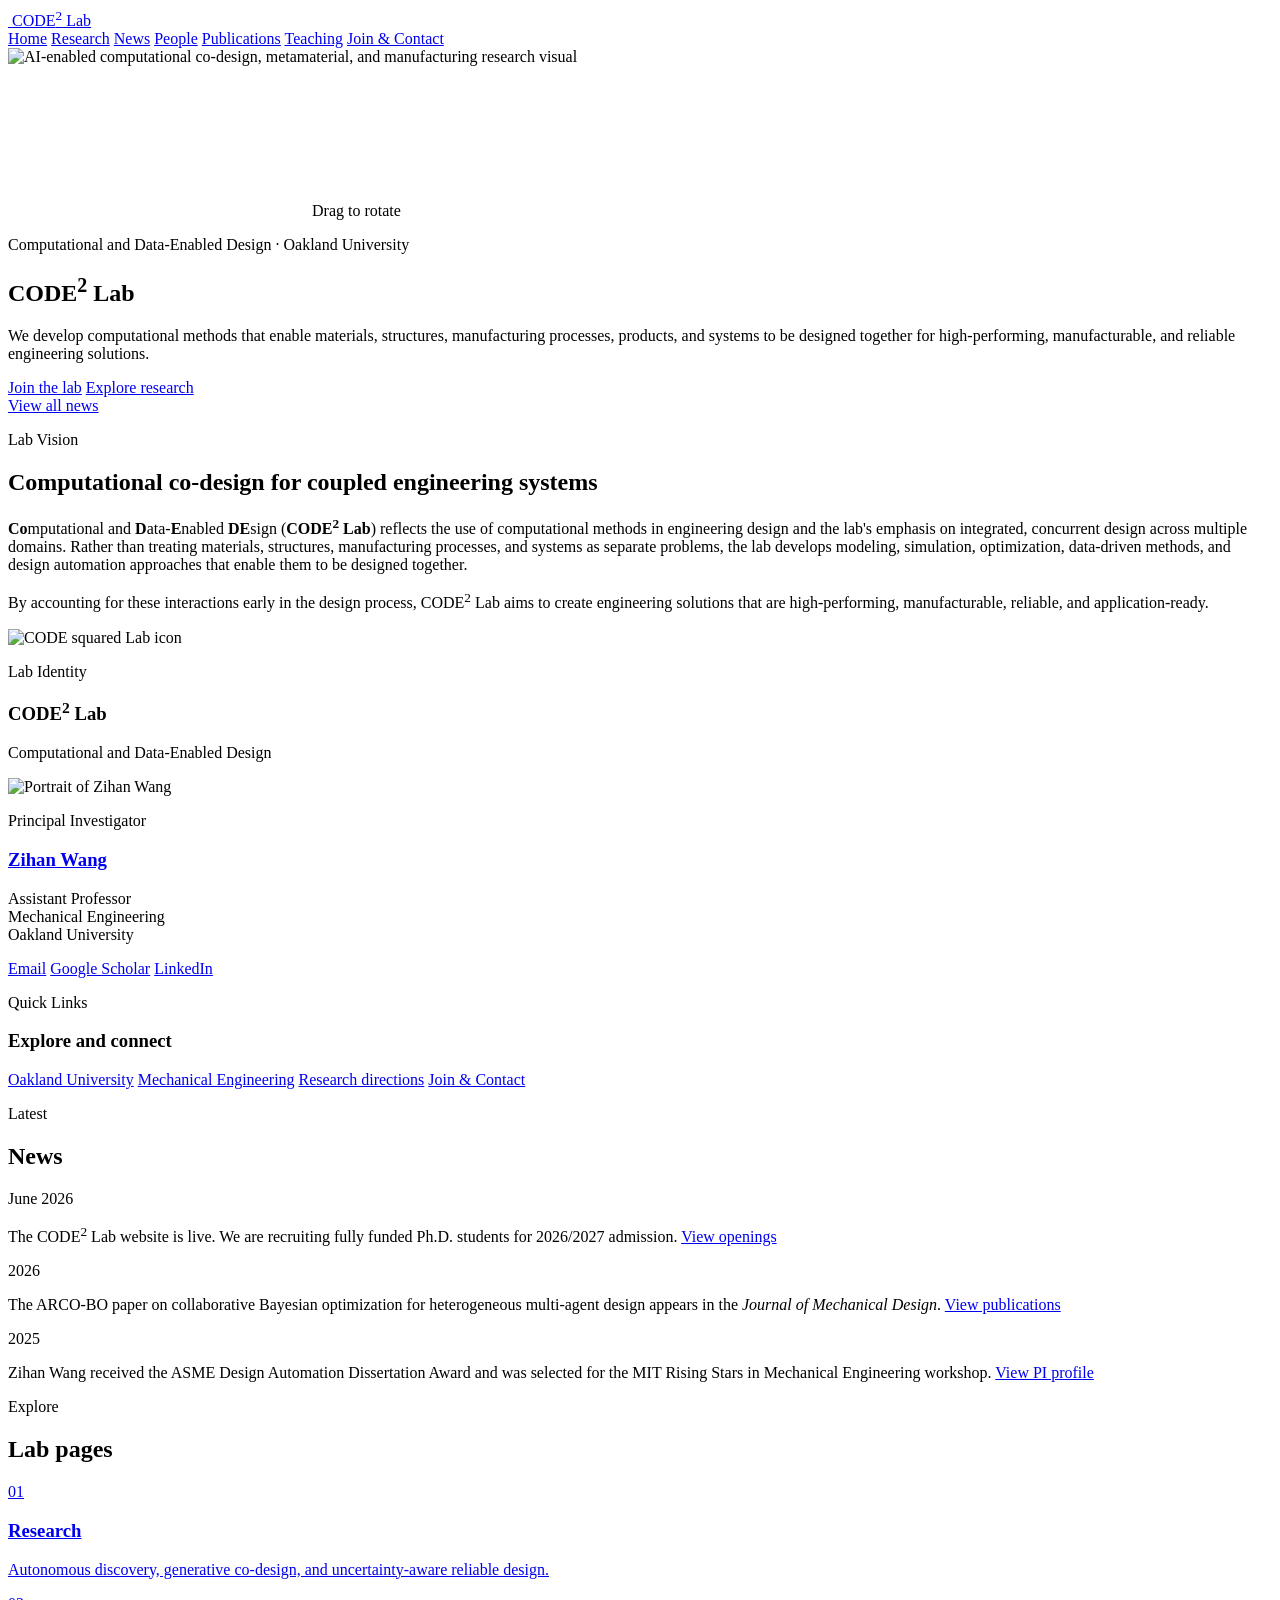
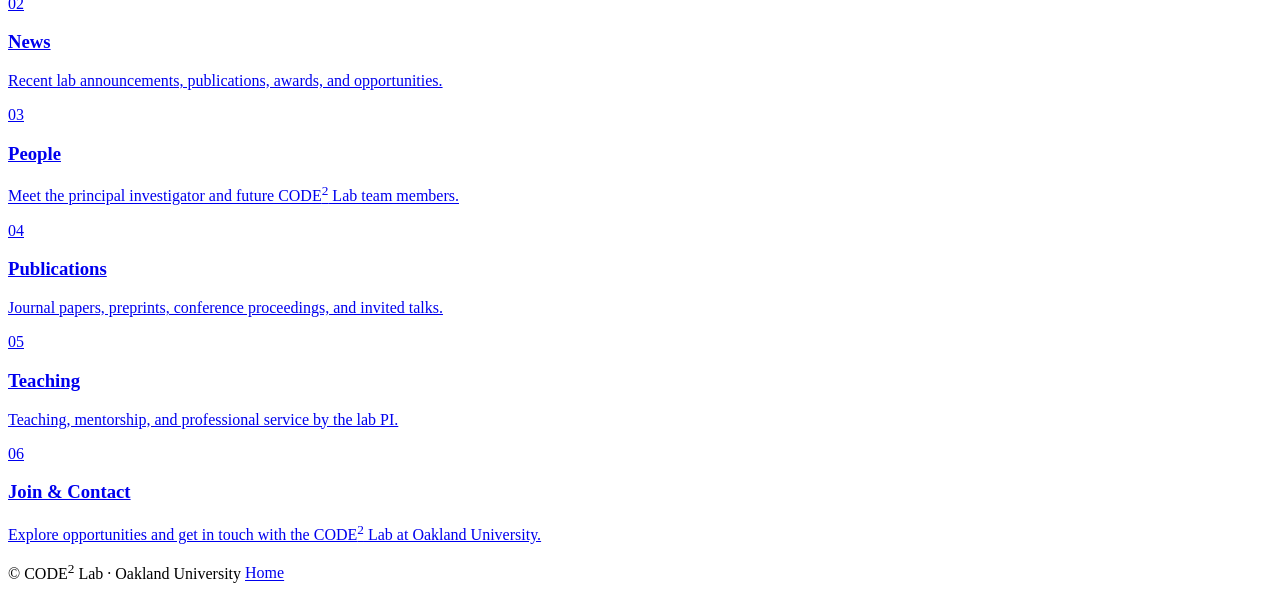
==== index.html @ 9dd8467e "Rename lab to CODE squared Lab" ====
<!doctype html>
<html lang="en">
  <head>
    <meta charset="utf-8" />
    <meta name="viewport" content="width=device-width, initial-scale=1" />
    <meta
      name="description"
      content="CODE squared Lab at Oakland University, led by Zihan Wang. Research in computational design, optimization, simulation, data-driven methods, and design automation for coupled engineering systems."
    />
    <title>CODE&sup2; Lab | Oakland University</title>
    <link rel="icon" type="image/png" href="assets/codesign-lab-icon.png" />
    <link rel="stylesheet" href="styles.css" />
  </head>
  <body>
    <header class="site-header" data-header>
      <a class="brand" href="index.html" aria-label="CODE squared Lab home">
        <img class="brand-mark" src="assets/codesign-lab-icon.png" alt="" />
        <span>CODE<sup>2</sup> Lab</span>
      </a>
      <nav class="nav" aria-label="Primary navigation">
        <a class="active" href="index.html">Home</a>
        <a href="research.html">Research</a>
        <a href="news.html">News</a>
        <a href="people.html">People</a>
        <a href="publications.html">Publications</a>
        <a href="teaching.html">Teaching</a>
        <a href="join.html">Join &amp; Contact</a>
      </nav>
    </header>

    <main>
      <section class="hero" aria-label="CODE squared Lab introduction">
        <img class="hero-image" src="assets/codesign-interactive-hero.jpg" alt="AI-enabled computational co-design, metamaterial, and manufacturing research visual" />
        <div class="hero-scrim"></div>
        <div class="hero-interactive-wrap">
          <canvas
            class="hero-interactive-model"
            data-metamaterial-canvas
            aria-label="Interactive rotating gray engineering lattice model"
            role="img"
          ></canvas>
          <span class="hero-rotate-hint" aria-hidden="true">Drag to rotate</span>
        </div>
        <div class="hero-content">
          <p class="eyebrow">Computational and Data-Enabled Design &middot; Oakland University</p>
          <h1>CODE<sup>2</sup> Lab</h1>
          <p class="hero-copy">
            We develop computational methods that enable materials, structures, manufacturing processes, products,
            and systems to be designed together for high-performing, manufacturable, and reliable engineering solutions.
          </p>
          <div class="hero-actions" aria-label="Homepage actions">
            <a class="button primary" href="join.html">Join the lab</a>
            <a class="button secondary" href="research.html">Explore research</a>
          </div>
        </div>
        <a class="text-link section-link" href="news.html">View all news</a>
      </section>

      <section class="intro section">
        <div class="section-heading">
          <p class="eyebrow">Lab Vision</p>
          <h2>Computational co-design for coupled engineering systems</h2>
        </div>
        <p class="lab-vision-copy">
          <strong>Co</strong>mputational and <strong>D</strong>ata-<strong>E</strong>nabled <strong>DE</strong>sign (<strong>CODE<sup>2</sup> Lab</strong>) reflects the use of computational
          methods in engineering design and the lab's emphasis on integrated, concurrent design across multiple domains.
          Rather than treating materials, structures, manufacturing processes, and systems as separate problems, the lab
          develops modeling, simulation, optimization, data-driven methods, and design automation approaches that enable
          them to be designed together.
        </p>
        <p class="lab-vision-copy">
          By accounting for these interactions early in the design process, CODE<sup>2</sup> Lab aims to create engineering
          solutions that are high-performing, manufacturable, reliable, and application-ready.
        </p>

        <div class="home-info-grid">
          <div class="home-info-panel home-lab-identity">
            <img class="home-lab-icon" src="assets/codesign-lab-icon.png" alt="CODE squared Lab icon" />
            <div>
              <p class="eyebrow">Lab Identity</p>
              <h3>CODE<sup>2</sup> Lab</h3>
              <p>Computational and Data-Enabled Design</p>
            </div>
          </div>

          <div class="home-info-panel home-pi-summary">
            <img src="assets/zihan-wang-headshot.jpg" alt="Portrait of Zihan Wang" />
            <div>
              <p class="eyebrow">Principal Investigator</p>
              <h3><a href="people.html#principal-investigator">Zihan Wang</a></h3>
              <p>Assistant Professor<br />Mechanical Engineering<br />Oakland University</p>
              <div class="home-pi-links">
                <a href="mailto:zihan.wang5@northwestern.edu">Email</a>
                <a href="https://scholar.google.com/citations?user=hDSJlrwAAAAJ&amp;hl=en" target="_blank" rel="noopener">Google Scholar</a>
                <a href="https://www.linkedin.com/in/zihan-wang-ai4design/" target="_blank" rel="noopener">LinkedIn</a>
              </div>
            </div>
          </div>

          <div class="home-info-panel home-quick-links">
            <p class="eyebrow">Quick Links</p>
            <h3>Explore and connect</h3>
            <a href="https://www.oakland.edu/" target="_blank" rel="noopener">Oakland University</a>
            <a href="https://www.oakland.edu/secs/departments/me/" target="_blank" rel="noopener">Mechanical Engineering</a>
            <a href="research.html">Research directions</a>
            <a href="join.html">Join &amp; Contact</a>
          </div>
        </div>
      </section>

      <section class="section band" id="news">
        <div class="section-heading">
          <p class="eyebrow">Latest</p>
          <h2>News</h2>
        </div>
        <div class="news-list">
          <article>
            <time datetime="2026-06">June 2026</time>
            <p>
              The CODE<sup>2</sup> Lab website is live. We are recruiting fully funded Ph.D. students for 2026/2027 admission.
              <a class="text-link" href="join.html">View openings</a>
            </p>
          </article>
          <article>
            <time datetime="2026">2026</time>
            <p>
              The ARCO-BO paper on collaborative Bayesian optimization for heterogeneous multi-agent design appears in the <em>Journal of Mechanical Design</em>.
              <a class="text-link" href="publications.html">View publications</a>
            </p>
          </article>
          <article>
            <time datetime="2025">2025</time>
            <p>
              Zihan Wang received the ASME Design Automation Dissertation Award and was selected for the MIT Rising Stars in Mechanical Engineering workshop.
              <a class="text-link" href="people.html">View PI profile</a>
            </p>
          </article>
        </div>
      </section>

      <section class="section">
        <div class="section-heading">
          <p class="eyebrow">Explore</p>
          <h2>Lab pages</h2>
        </div>
        <div class="page-card-grid">
          <a class="page-card page-card-research" href="research.html">
            <span class="number">01</span>
            <h3>Research</h3>
            <p>Autonomous discovery, generative co-design, and uncertainty-aware reliable design.</p>
          </a>
          <a class="page-card page-card-news" href="news.html">
            <span class="number">02</span>
            <h3>News</h3>
            <p>Recent lab announcements, publications, awards, and opportunities.</p>
          </a>
          <a class="page-card page-card-people" href="people.html">
            <span class="number">03</span>
            <h3>People</h3>
            <p>Meet the principal investigator and future CODE<sup>2</sup> Lab team members.</p>
          </a>
          <a class="page-card page-card-publications" href="publications.html">
            <span class="number">04</span>
            <h3>Publications</h3>
            <p>Journal papers, preprints, conference proceedings, and invited talks.</p>
          </a>
          <a class="page-card page-card-teaching" href="teaching.html">
            <span class="number">05</span>
            <h3>Teaching</h3>
            <p>Teaching, mentorship, and professional service by the lab PI.</p>
          </a>
          <a class="page-card page-card-join" href="join.html">
            <span class="number">06</span>
            <h3>Join &amp; Contact</h3>
            <p>Explore opportunities and get in touch with the CODE<sup>2</sup> Lab at Oakland University.</p>
          </a>
        </div>
      </section>
    </main>

    <footer class="footer">
      <span>&copy; <span data-year></span> CODE<sup>2</sup> Lab &middot; Oakland University</span>
      <a href="index.html">Home</a>
    </footer>

    <script src="script.js"></script>
  </body>
</html>
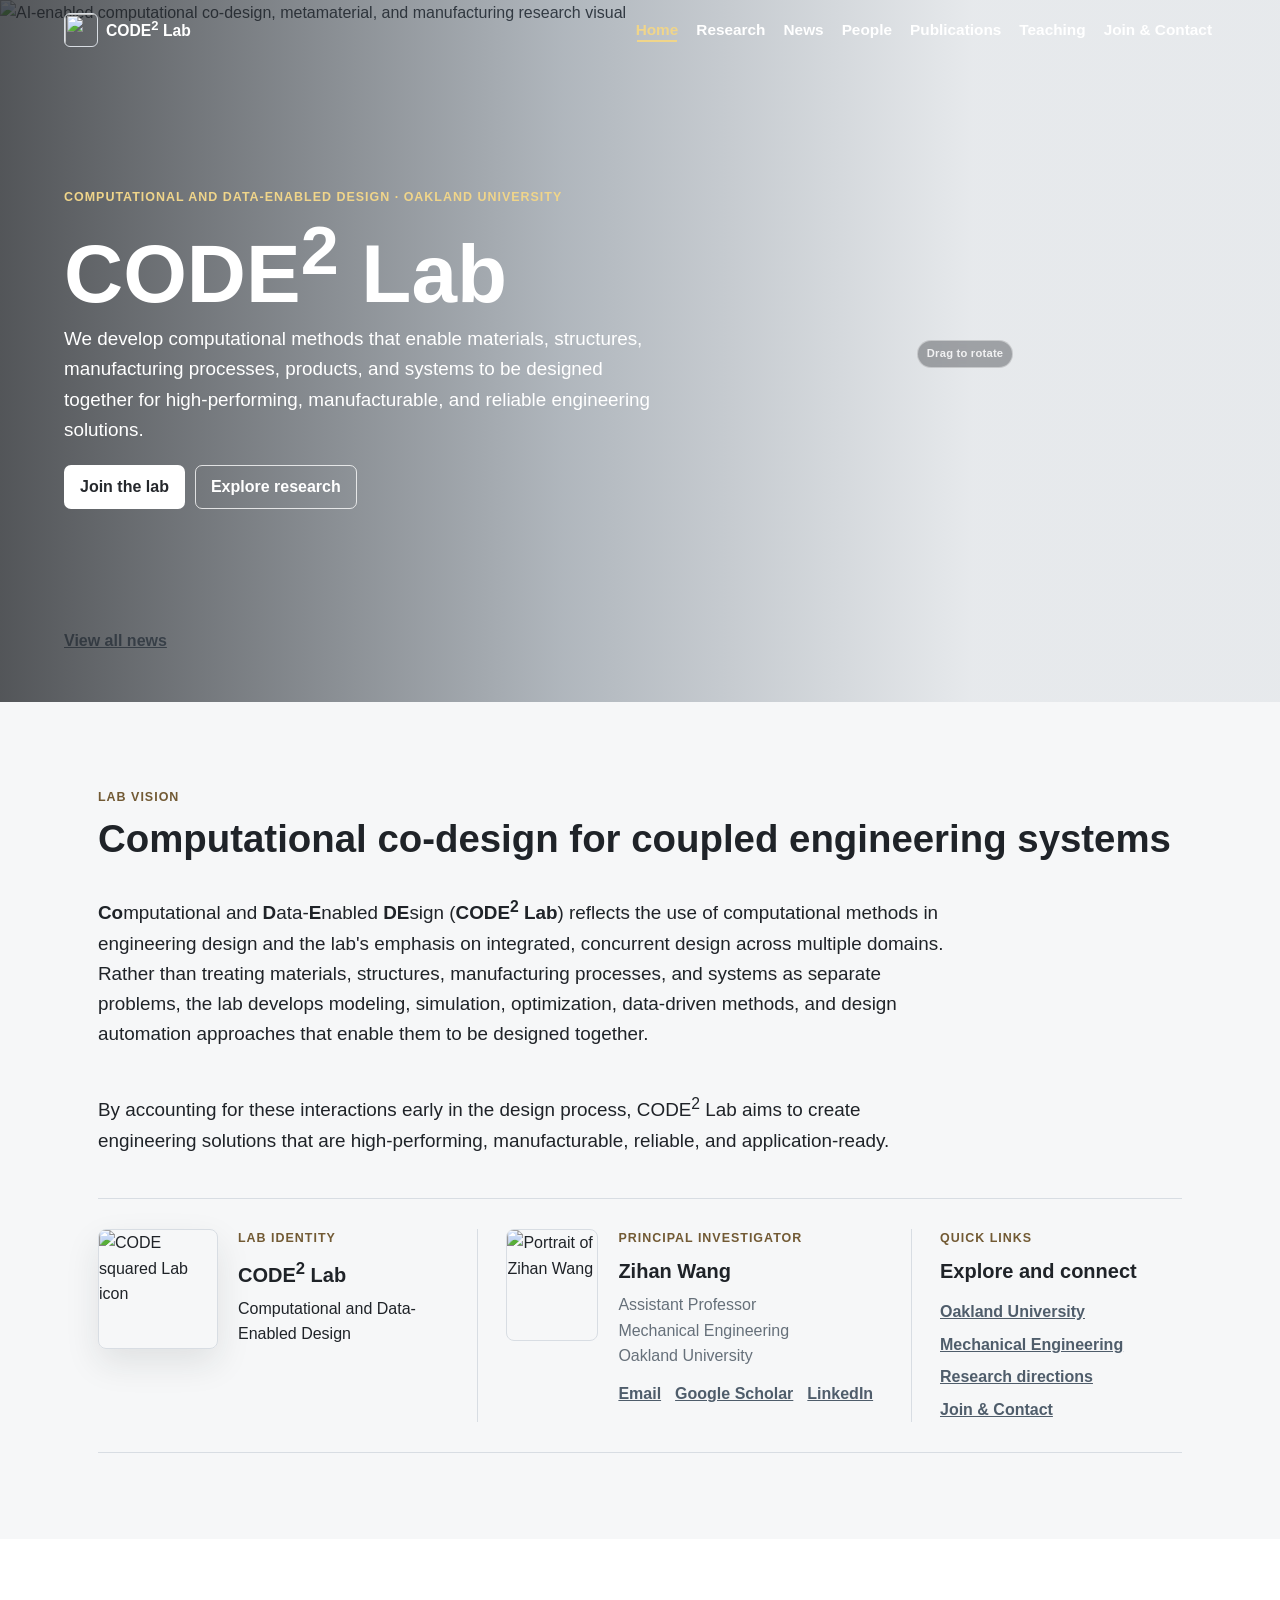
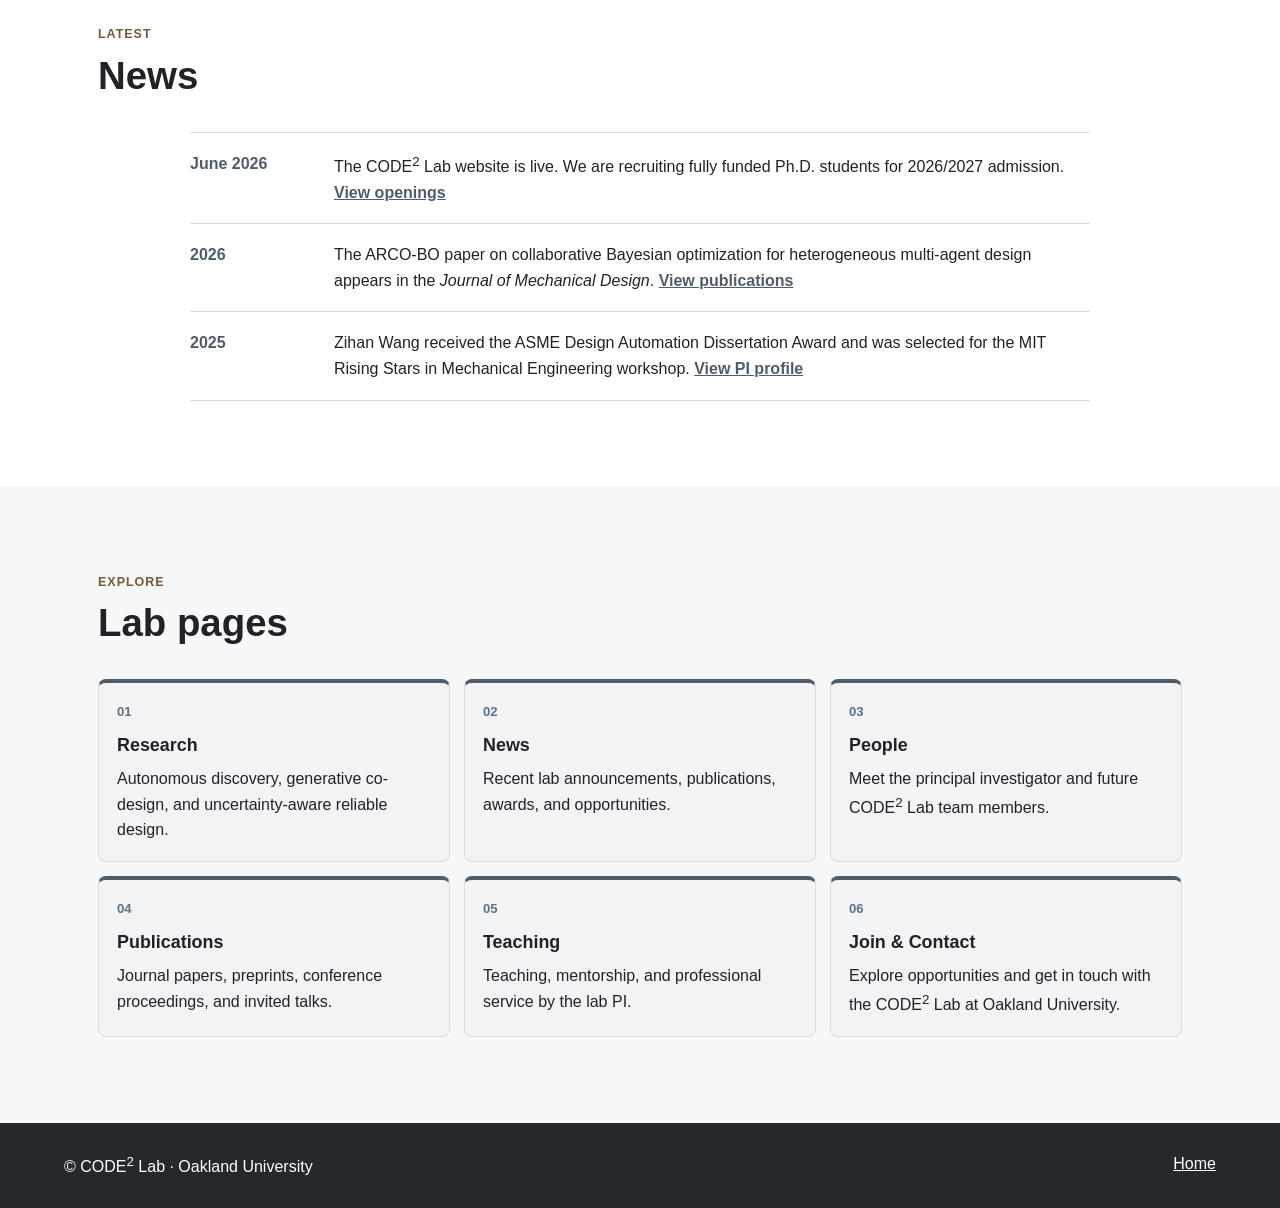
==== commit 14ca8db3: "Refresh stylesheet cache for compact hero" ====
--- a/index.html
+++ b/index.html
@@ -9,7 +9,7 @@
     />
     <title>CODE&sup2; Lab | Oakland University</title>
     <link rel="icon" type="image/png" href="assets/codesign-lab-icon.png" />
-    <link rel="stylesheet" href="styles.css" />
+    <link rel="stylesheet" href="styles.css?v=20260806-compact" />
   </head>
   <body>
     <header class="site-header" data-header>
@@ -90,7 +90,7 @@
               <h3><a href="people.html#principal-investigator">Zihan Wang</a></h3>
               <p>Assistant Professor<br />Mechanical Engineering<br />Oakland University</p>
               <div class="home-pi-links">
-                <a href="mailto:zihan.wang5@northwestern.edu">Email</a>
+                <a href="mailto:zihan.work97@gmail.com">Email</a>
                 <a href="https://scholar.google.com/citations?user=hDSJlrwAAAAJ&amp;hl=en" target="_blank" rel="noopener">Google Scholar</a>
                 <a href="https://www.linkedin.com/in/zihan-wang-ai4design/" target="_blank" rel="noopener">LinkedIn</a>
               </div>
--- a/styles.css
+++ b/styles.css
@@ -0,0 +1,1283 @@
+:root {
+  --ink: #1f2328;
+  --muted: #66707a;
+  --line: #d8dde3;
+  --paper: #f6f7f8;
+  --white: #ffffff;
+  --green: #4f5d6b;
+  --gold: #725a34;
+  --gold-bright: #f0d58a;
+  --blue: #5f7184;
+  --charcoal: #25282c;
+  --shadow: 0 18px 50px rgba(31, 35, 40, 0.12);
+}
+
+* {
+  box-sizing: border-box;
+}
+
+html {
+  scroll-behavior: smooth;
+}
+
+@keyframes softFloat {
+  0% {
+    transform: translateY(0) rotate(0deg);
+  }
+
+  50% {
+    transform: translateY(-5px) rotate(1.2deg);
+  }
+
+  100% {
+    transform: translateY(0) rotate(0deg);
+  }
+}
+
+@keyframes softGlow {
+  0%,
+  100% {
+    opacity: 0.45;
+    transform: translate3d(-6px, 6px, 0) scale(0.96);
+  }
+
+  50% {
+    opacity: 0.88;
+    transform: translate3d(4px, -4px, 0) scale(1.04);
+  }
+}
+
+body {
+  margin: 0;
+  color: var(--ink);
+  background: var(--paper);
+  font-family: "Inter", "Segoe UI", Arial, sans-serif;
+  line-height: 1.6;
+}
+
+a {
+  color: inherit;
+}
+
+.site-header {
+  position: fixed;
+  top: 0;
+  left: 0;
+  z-index: 20;
+  display: flex;
+  width: 100%;
+  align-items: center;
+  justify-content: space-between;
+  gap: 18px;
+  padding: 12px clamp(18px, 5vw, 72px);
+  color: var(--white);
+  transition: background 180ms ease, box-shadow 180ms ease, color 180ms ease;
+}
+
+.site-header.is-scrolled {
+  color: var(--ink);
+  background: rgba(246, 247, 248, 0.94);
+  box-shadow: 0 8px 24px rgba(31, 35, 40, 0.1);
+  backdrop-filter: blur(14px);
+}
+
+.brand {
+  display: inline-flex;
+  align-items: center;
+  gap: 8px;
+  font-size: 0.98rem;
+  font-weight: 800;
+  text-decoration: none;
+}
+
+.brand-mark {
+  display: block;
+  width: 34px;
+  height: 34px;
+  border: 1px solid var(--line);
+  border-radius: 6px;
+  object-fit: cover;
+  transition: transform 220ms ease, box-shadow 220ms ease;
+}
+
+.brand:hover .brand-mark,
+.brand:focus-visible .brand-mark {
+  box-shadow: 0 10px 24px rgba(31, 35, 40, 0.14);
+  transform: translateY(-2px) rotate(-2deg);
+}
+
+.nav {
+  display: flex;
+  flex-wrap: wrap;
+  justify-content: flex-end;
+  gap: 6px 10px;
+  font-size: 0.96rem;
+  font-weight: 650;
+}
+
+.nav a {
+  position: relative;
+  display: inline-flex;
+  min-height: 36px;
+  align-items: center;
+  padding: 5px 4px;
+  text-decoration: none;
+}
+
+.nav a::after {
+  position: absolute;
+  right: 5px;
+  bottom: 6px;
+  left: 5px;
+  height: 2px;
+  background: currentColor;
+  content: "";
+  transform: scaleX(0);
+  transform-origin: left;
+  transition: transform 180ms ease;
+}
+
+.nav a.active {
+  color: var(--gold-bright);
+}
+
+.nav a:hover {
+  color: var(--gold-bright);
+}
+
+.nav a:hover::after,
+.nav a:focus-visible::after,
+.nav a.active::after {
+  transform: scaleX(1);
+}
+
+.site-header.is-scrolled .nav a.active,
+.site-header.is-scrolled .nav a:hover {
+  color: var(--gold);
+}
+
+.hero {
+  position: relative;
+  min-height: 78vh;
+  display: grid;
+  align-items: end;
+  overflow: hidden;
+  padding: 92px clamp(18px, 5vw, 72px) 48px;
+}
+
+.hero-image,
+.hero-scrim,
+.hero-interactive-wrap {
+  position: absolute;
+  inset: 0;
+  width: 100%;
+  height: 100%;
+}
+
+.hero-image {
+  object-fit: cover;
+  object-position: center;
+}
+
+.hero-scrim {
+  background: linear-gradient(90deg, rgba(37, 40, 44, 0.78), rgba(79, 93, 107, 0.42) 44%, rgba(95, 113, 132, 0.1) 76%);
+}
+
+.hero-interactive-wrap {
+  z-index: 1;
+  inset: auto clamp(18px, 5vw, 72px) 9% auto;
+  width: min(24vw, 330px);
+  height: min(24vw, 330px);
+  pointer-events: none;
+}
+
+.hero-interactive-model {
+  display: block;
+  width: 100%;
+  height: 100%;
+  cursor: grab;
+  filter: drop-shadow(0 20px 28px rgba(0, 0, 0, 0.3));
+  opacity: 1;
+  touch-action: none;
+  pointer-events: auto;
+}
+
+.hero-interactive-model:active {
+  cursor: grabbing;
+}
+
+.hero-rotate-hint {
+  position: absolute;
+  top: 8px;
+  left: 8px;
+  z-index: 2;
+  border: 1px solid rgba(255, 255, 255, 0.42);
+  border-radius: 999px;
+  padding: 4px 9px;
+  color: rgba(255, 255, 255, 0.86);
+  background: rgba(31, 35, 40, 0.36);
+  backdrop-filter: blur(8px);
+  font-size: 0.7rem;
+  font-weight: 800;
+  letter-spacing: 0.02em;
+  pointer-events: none;
+}
+
+.hero-content {
+  position: relative;
+  z-index: 2;
+  max-width: 680px;
+  color: var(--white);
+  animation: heroRise 720ms ease both;
+}
+
+@keyframes heroRise {
+  from {
+    opacity: 0;
+    transform: translateY(18px);
+  }
+
+  to {
+    opacity: 1;
+    transform: translateY(0);
+  }
+}
+
+.page-hero {
+  padding: 150px clamp(18px, 5vw, 72px) 82px;
+  color: var(--white);
+  background:
+    linear-gradient(90deg, rgba(37, 40, 44, 0.94), rgba(79, 93, 107, 0.78)),
+    url("assets/research-hero.png") center / cover;
+}
+
+.page-hero h1,
+.page-hero p {
+  max-width: 860px;
+}
+
+.page-hero h1 {
+  font-size: clamp(2.35rem, 4vw, 3.8rem);
+  line-height: 1.02;
+}
+
+.page-hero > p:not(.eyebrow) {
+  margin-bottom: 0;
+  font-size: clamp(1.05rem, 2vw, 1.28rem);
+}
+
+.page-hero > .text-link {
+  display: inline-block;
+  margin-top: 16px;
+  color: var(--gold-bright);
+}
+
+.page-hero > .text-link:hover {
+  color: var(--white);
+}
+
+.eyebrow {
+  margin: 0 0 10px;
+  color: var(--gold);
+  font-size: 0.78rem;
+  font-weight: 800;
+  letter-spacing: 0.08em;
+  text-transform: uppercase;
+}
+
+.hero .eyebrow,
+.page-hero .eyebrow {
+  color: var(--gold-bright);
+}
+
+h1,
+h2,
+h3,
+p {
+  margin-top: 0;
+}
+
+h1 {
+  margin-bottom: 12px;
+  font-size: clamp(3rem, 6.4vw, 6rem);
+  line-height: 0.94;
+}
+
+h2 {
+  margin-bottom: 0;
+  font-size: clamp(1.75rem, 3vw, 2.8rem);
+  line-height: 1.1;
+}
+
+h3 {
+  margin-bottom: 10px;
+  font-size: 1.12rem;
+  line-height: 1.25;
+}
+
+.hero-copy {
+  max-width: 590px;
+  margin-bottom: 20px;
+  font-size: clamp(0.98rem, 1.6vw, 1.18rem);
+}
+
+.hero-actions {
+  display: flex;
+  flex-wrap: wrap;
+  gap: 10px;
+}
+
+.button {
+  display: inline-flex;
+  min-height: 40px;
+  align-items: center;
+  justify-content: center;
+  border: 1px solid rgba(255, 255, 255, 0.78);
+  border-radius: 7px;
+  padding: 8px 15px;
+  font-weight: 760;
+  text-decoration: none;
+  transition: background 180ms ease, color 180ms ease, transform 180ms ease, box-shadow 180ms ease;
+}
+
+.button:hover,
+.button:focus-visible {
+  box-shadow: 0 12px 28px rgba(31, 35, 40, 0.18);
+  transform: translateY(-2px);
+}
+
+.button.primary {
+  color: var(--charcoal);
+  background: var(--white);
+}
+
+.button.secondary {
+  color: var(--white);
+}
+
+.section {
+  max-width: 1180px;
+  margin: 0 auto;
+  padding: 86px clamp(18px, 5vw, 48px);
+}
+
+.motion-ready .section,
+.motion-ready .page-hero {
+  opacity: 0;
+  transform: translateY(18px);
+  transition: opacity 520ms ease, transform 520ms ease;
+}
+
+.motion-ready .section.is-visible,
+.motion-ready .page-hero.is-visible {
+  opacity: 1;
+  transform: translateY(0);
+}
+
+.section[id] {
+  scroll-margin-top: 88px;
+}
+
+.band {
+  max-width: none;
+  background: var(--white);
+}
+
+.band > * {
+  max-width: 1084px;
+  margin-right: auto;
+  margin-left: auto;
+}
+
+.section-heading {
+  margin-bottom: 34px;
+}
+
+.section-heading.split {
+  display: flex;
+  align-items: end;
+  justify-content: space-between;
+  gap: 28px;
+}
+
+.intro-grid {
+  display: grid;
+  grid-template-columns: minmax(0, 1.15fr) minmax(300px, 0.85fr);
+  gap: 42px;
+  align-items: start;
+}
+
+.intro-grid > p {
+  max-width: 720px;
+  font-size: 1.18rem;
+}
+
+.facts {
+  display: grid;
+  gap: 14px;
+  margin: 0;
+}
+
+.facts div,
+.contact-card {
+  border: 1px solid var(--line);
+  border-radius: 8px;
+  background: var(--white);
+  box-shadow: var(--shadow);
+}
+
+.facts div {
+  padding: 18px;
+}
+
+dt {
+  color: var(--muted);
+  font-size: 0.78rem;
+  font-weight: 800;
+  text-transform: uppercase;
+}
+
+dd {
+  margin: 5px 0 0;
+  font-weight: 700;
+}
+
+.useful-links {
+  display: grid;
+  gap: 6px;
+}
+
+.useful-links a {
+  color: var(--green);
+}
+
+.lab-vision-copy {
+  max-width: 860px;
+  margin-bottom: 42px;
+  font-size: 1.18rem;
+}
+
+.home-info-grid {
+  display: grid;
+  grid-template-columns: minmax(0, 1.05fr) minmax(0, 1.2fr) minmax(220px, 0.75fr);
+  border-top: 1px solid var(--line);
+  border-bottom: 1px solid var(--line);
+  padding: 30px 0;
+}
+
+.home-info-panel {
+  min-width: 0;
+  padding: 0 28px;
+}
+
+.home-info-panel:first-child {
+  padding-left: 0;
+}
+
+.home-info-panel + .home-info-panel {
+  border-left: 1px solid var(--line);
+}
+
+.home-info-panel h3 {
+  margin-bottom: 8px;
+  font-size: 1.25rem;
+}
+
+.home-info-panel h3 a {
+  text-decoration: none;
+}
+
+.home-info-panel p:last-child {
+  margin-bottom: 0;
+}
+
+.home-lab-identity,
+.home-pi-summary {
+  display: grid;
+  grid-template-columns: auto minmax(0, 1fr);
+  gap: 20px;
+  align-items: start;
+}
+
+.home-lab-icon {
+  display: block;
+  width: 120px;
+  height: 120px;
+  border: 1px solid var(--line);
+  border-radius: 8px;
+  object-fit: cover;
+  animation: softFloat 5.8s ease-in-out infinite;
+  box-shadow: 0 14px 34px rgba(31, 35, 40, 0.1);
+}
+
+.home-pi-summary > img {
+  display: block;
+  width: 92px;
+  height: 112px;
+  border: 1px solid var(--line);
+  border-radius: 8px;
+  object-fit: cover;
+  object-position: center 32%;
+  transition: transform 220ms ease, box-shadow 220ms ease;
+}
+
+.home-pi-summary > img:hover {
+  box-shadow: 0 14px 34px rgba(31, 35, 40, 0.12);
+  transform: translateY(-3px);
+}
+
+.home-pi-summary > div > p:not(.eyebrow) {
+  margin-bottom: 12px;
+  color: var(--muted);
+}
+
+.home-pi-links {
+  display: flex;
+  flex-wrap: wrap;
+  gap: 6px 14px;
+}
+
+.home-pi-links a,
+.home-quick-links a {
+  color: var(--green);
+  font-weight: 800;
+}
+
+.home-quick-links {
+  display: grid;
+  align-content: start;
+  gap: 7px;
+}
+
+.home-quick-links .eyebrow {
+  margin-bottom: 3px;
+}
+
+.research-grid {
+  display: grid;
+  grid-template-columns: repeat(3, minmax(0, 1fr));
+  gap: 18px;
+}
+
+.page-card-grid {
+  display: grid;
+  grid-template-columns: repeat(3, minmax(0, 1fr));
+  gap: 14px;
+}
+
+.page-card {
+  position: relative;
+  display: block;
+  min-height: 160px;
+  overflow: hidden;
+  border: 1px solid var(--line);
+  border-top: 4px solid var(--green);
+  border-radius: 8px;
+  padding: 18px;
+  color: var(--ink);
+  background: #f1f3f5;
+  text-decoration: none;
+  transition: color 180ms ease, transform 160ms ease, box-shadow 160ms ease;
+}
+
+.page-card::before {
+  position: absolute;
+  inset: 0;
+  z-index: 0;
+  background:
+    linear-gradient(rgba(31, 35, 40, 0.72), rgba(31, 35, 40, 0.82)),
+    var(--card-image) center / cover no-repeat;
+  content: "";
+  opacity: 0;
+  transform: scale(1.04);
+  transition: opacity 180ms ease, transform 240ms ease;
+}
+
+.page-card::after {
+  position: absolute;
+  top: 16px;
+  right: 16px;
+  z-index: 1;
+  width: 38px;
+  height: 38px;
+  border: 1px solid currentColor;
+  border-radius: 50%;
+  background: radial-gradient(circle at 35% 35%, rgba(255, 255, 255, 0.88), rgba(255, 255, 255, 0) 62%);
+  content: "";
+  opacity: 0;
+  transform: scale(0.62);
+  transition: opacity 180ms ease, transform 220ms ease;
+}
+
+.page-card > * {
+  position: relative;
+  z-index: 1;
+}
+
+.page-card .number {
+  margin-bottom: 12px;
+}
+
+.page-card p {
+  margin-bottom: 0;
+}
+
+.page-card:hover,
+.page-card:focus-visible {
+  color: var(--white);
+  box-shadow: var(--shadow);
+  transform: translateY(-4px) rotate(-0.25deg);
+}
+
+.page-card:hover::before,
+.page-card:focus-visible::before {
+  opacity: 1;
+  transform: scale(1);
+}
+
+.page-card:hover .number,
+.page-card:focus-visible .number {
+  color: var(--gold-bright);
+}
+
+.page-card:hover::after,
+.page-card:focus-visible::after {
+  animation: softGlow 2.4s ease-in-out infinite;
+  opacity: 0.7;
+  transform: scale(1);
+}
+
+.page-card-research {
+  --card-image: url("assets/research-thrusts-overview.png");
+}
+
+.page-card-news {
+  --card-image: url("assets/research-hero.png");
+}
+
+.page-card-people {
+  --card-image: url("assets/zihan-wang-headshot.jpg");
+}
+
+.page-card-publications {
+  --card-image: url("assets/research-hero.png");
+}
+
+.page-card-teaching {
+  --card-image: url("assets/research-hero.png");
+}
+
+.page-card-join {
+  --card-image: url("assets/codesign-lab-icon.png");
+}
+
+.page-card-people::before {
+  background-position: center 28%;
+}
+
+.research-grid article {
+  border-top: 4px solid var(--green);
+  border-radius: 8px;
+  padding: 24px;
+  background: #f1f3f5;
+}
+
+.research-overview {
+  display: grid;
+  gap: 48px;
+}
+
+.research-figure {
+  margin: 0;
+  border: 1px solid var(--line);
+  border-radius: 8px;
+  padding: clamp(12px, 2vw, 22px);
+  background: var(--white);
+}
+
+.research-figure img {
+  display: block;
+  width: 100%;
+  height: auto;
+}
+
+.research-figure figcaption {
+  margin-top: 14px;
+  color: var(--muted);
+  font-size: 0.9rem;
+}
+
+.overview-figure {
+  width: 85%;
+  margin-right: auto;
+  margin-left: auto;
+}
+
+.research-direction-grid {
+  display: grid;
+  grid-template-columns: repeat(3, minmax(0, 1fr));
+  gap: 18px;
+}
+
+.research-direction-card {
+  position: relative;
+  display: flex;
+  min-height: 300px;
+  flex-direction: column;
+  overflow: hidden;
+  border: 1px solid var(--line);
+  border-top: 4px solid var(--green);
+  border-radius: 8px;
+  padding: 26px;
+  background: var(--white);
+  text-decoration: none;
+  transition: border-color 160ms ease, box-shadow 160ms ease, transform 160ms ease;
+}
+
+.research-direction-card::before {
+  position: absolute;
+  inset: 0;
+  z-index: 0;
+  background:
+    linear-gradient(rgba(255, 255, 255, 0.74), rgba(246, 247, 248, 0.88)),
+    var(--direction-image) center / contain no-repeat;
+  content: "";
+  opacity: 0;
+  transform: scale(1.04);
+  transition: opacity 180ms ease, transform 240ms ease;
+}
+
+.research-direction-card > * {
+  position: relative;
+  z-index: 1;
+}
+
+.research-direction-card:hover,
+.research-direction-card:focus-visible {
+  border-color: var(--blue);
+  box-shadow: var(--shadow);
+  transform: translateY(-4px);
+}
+
+.research-direction-card:hover::before,
+.research-direction-card:focus-visible::before {
+  opacity: 1;
+  transform: scale(1);
+}
+
+.research-direction-autonomous {
+  --direction-image: url("assets/research-autonomous-agents.png");
+}
+
+.research-direction-codesign {
+  --direction-image: url("assets/research-generative-codesign.png");
+}
+
+.research-direction-reliable {
+  --direction-image: url("assets/research-uncertainty-propagation.png");
+}
+
+.research-direction-card h2 {
+  margin-bottom: 14px;
+  font-size: 1.35rem;
+}
+
+.research-direction-card .card-link {
+  margin-top: auto;
+  padding-top: 18px;
+  color: var(--green);
+  font-weight: 850;
+}
+
+.research-detail-hero h1 {
+  max-width: 980px;
+}
+
+.research-detail {
+  display: grid;
+  gap: 48px;
+}
+
+.back-link {
+  width: fit-content;
+  color: var(--green);
+  font-weight: 850;
+}
+
+.research-detail .research-figure {
+  width: min(100%, 760px);
+  margin-right: auto;
+  margin-left: auto;
+}
+
+.research-detail .autonomous-figure {
+  width: min(100%, 380px);
+}
+
+.research-detail .codesign-figure {
+  width: min(100%, 440px);
+}
+
+.research-detail .uncertainty-figure {
+  width: min(100%, 420px);
+}
+
+.research-summary {
+  max-width: 900px;
+  margin-bottom: 0;
+  font-size: 1.1rem;
+}
+
+.selected-articles {
+  max-width: 960px;
+  border-top: 1px solid var(--line);
+  padding-top: 34px;
+}
+
+.selected-articles h2 {
+  margin-bottom: 24px;
+  font-size: 1.55rem;
+}
+
+.selected-articles .pub-list {
+  margin-bottom: 0;
+}
+
+.direction-nav {
+  display: flex;
+  justify-content: space-between;
+  gap: 20px;
+}
+
+.direction-nav a {
+  display: grid;
+  gap: 3px;
+  text-decoration: none;
+}
+
+.direction-nav a:last-child {
+  margin-left: auto;
+  text-align: right;
+}
+
+.direction-nav span {
+  color: var(--muted);
+  font-size: 0.8rem;
+  font-weight: 750;
+  text-transform: uppercase;
+}
+
+.direction-nav strong {
+  color: var(--green);
+}
+
+.number {
+  display: block;
+  margin-bottom: 22px;
+  color: var(--blue);
+  font-size: 0.82rem;
+  font-weight: 900;
+}
+
+.pi-profile {
+  display: grid;
+  grid-template-columns: 300px minmax(0, 1fr);
+  gap: clamp(28px, 5vw, 52px);
+  align-items: start;
+  max-width: 1040px;
+}
+
+.pi-avatar {
+  display: block;
+  width: min(300px, 100%);
+  height: auto;
+  aspect-ratio: 1;
+  border-radius: 8px;
+  border: 1px solid var(--line);
+  object-fit: cover;
+  object-position: center 32%;
+}
+
+.pi-sidebar {
+  width: min(300px, 100%);
+}
+
+.profile-links {
+  display: flex;
+  flex-wrap: wrap;
+  gap: 8px 16px;
+  margin-top: 14px;
+}
+
+.profile-links a {
+  color: var(--green);
+  font-weight: 850;
+}
+
+.pi-introduction h2 {
+  margin-bottom: 8px;
+}
+
+.pi-introduction > p:not(.eyebrow):not(.role) {
+  max-width: 760px;
+  margin-bottom: 14px;
+}
+
+.role {
+  margin-bottom: 14px;
+  color: var(--green);
+  font-weight: 850;
+}
+
+.inline-actions {
+  display: flex;
+  flex-wrap: wrap;
+  gap: 14px;
+  margin-top: 20px;
+}
+
+.inline-actions a {
+  color: var(--green);
+  font-weight: 850;
+}
+
+.wide-copy {
+  max-width: 820px;
+  font-size: 1.14rem;
+}
+
+.news-list {
+  max-width: 900px;
+  border-top: 1px solid var(--line);
+}
+
+.news-list article {
+  display: grid;
+  grid-template-columns: 120px minmax(0, 1fr);
+  gap: 24px;
+  padding: 18px 0;
+  border-bottom: 1px solid var(--line);
+}
+
+.news-list time {
+  color: var(--green);
+  font-weight: 850;
+}
+
+.news-list p {
+  margin: 0;
+}
+
+.section-link {
+  display: inline-block;
+  margin-top: 24px;
+}
+
+.text-link {
+  color: var(--green);
+  font-weight: 850;
+}
+
+.metric {
+  max-width: 260px;
+  margin: 0;
+  color: var(--muted);
+}
+
+.metric strong {
+  color: var(--green);
+  font-size: 2.2rem;
+  line-height: 1;
+}
+
+.pub-list {
+  display: grid;
+  gap: 18px;
+  padding-left: 22px;
+}
+
+.pub-category {
+  max-width: 1084px;
+  margin: 34px auto 14px;
+  color: var(--green);
+  font-size: 1rem;
+  text-transform: uppercase;
+}
+
+.pub-list li::marker {
+  color: var(--gold);
+  font-weight: 900;
+}
+
+.publication-link {
+  display: inline-block;
+  margin-left: 8px;
+  color: var(--green);
+  font-size: 0.9rem;
+  font-weight: 850;
+  white-space: nowrap;
+}
+
+.two-column {
+  display: grid;
+  grid-template-columns: repeat(2, minmax(0, 1fr));
+  gap: 32px;
+}
+
+.two-column > div {
+  border-left: 4px solid var(--blue);
+  padding-left: 22px;
+}
+
+.course-section {
+  max-width: 900px;
+}
+
+.course-section > div {
+  border-left: 4px solid var(--blue);
+  padding-left: 22px;
+}
+
+.opening-columns h2 {
+  font-size: clamp(1.6rem, 3vw, 2.15rem);
+}
+
+.opening-columns li {
+  line-height: 1.55;
+}
+
+.recruitment-content {
+  max-width: 920px;
+}
+
+.recruitment-content > p:first-child {
+  max-width: 820px;
+  font-size: 1.14rem;
+}
+
+.recruitment-block {
+  max-width: 820px;
+  margin-top: 42px;
+}
+
+.recruitment-block h2 {
+  margin-bottom: 16px;
+  font-size: 1.55rem;
+}
+
+.recruitment-block a:not(.text-link) {
+  color: var(--green);
+  font-weight: 750;
+}
+
+.recruitment-contact {
+  width: min(100%, 420px);
+  margin-top: 42px;
+  box-shadow: none;
+}
+
+.visitor-map-block {
+  width: fit-content;
+  max-width: 100%;
+  margin-right: auto;
+  margin-left: auto;
+}
+
+.visitor-map {
+  line-height: 0;
+}
+
+.visitor-map canvas,
+.visitor-map iframe {
+  max-width: 100%;
+}
+
+.opportunity-grid {
+  display: grid;
+  grid-template-columns: repeat(3, minmax(0, 1fr));
+  gap: 18px;
+}
+
+.opportunity-grid article {
+  min-height: 220px;
+  border: 1px solid var(--line);
+  border-radius: 8px;
+  padding: 24px;
+  background: #f6f7f8;
+}
+
+.opportunity-grid h3 {
+  color: var(--green);
+}
+
+ul {
+  padding-left: 20px;
+}
+
+li + li {
+  margin-top: 10px;
+}
+
+.contact {
+  display: grid;
+  grid-template-columns: minmax(0, 1fr) 360px;
+  gap: 40px;
+  align-items: center;
+}
+
+.contact-card {
+  display: grid;
+  gap: 8px;
+  padding: 24px;
+}
+
+.contact-card a {
+  color: var(--green);
+  font-weight: 850;
+}
+
+.footer {
+  display: flex;
+  justify-content: space-between;
+  gap: 18px;
+  padding: 28px clamp(18px, 5vw, 72px);
+  color: var(--white);
+  background: var(--charcoal);
+}
+
+@media (max-width: 820px) {
+  .site-header {
+    position: absolute;
+    align-items: flex-start;
+  }
+
+  .nav {
+    gap: 8px 12px;
+    font-size: 0.8rem;
+  }
+
+  .hero {
+    min-height: 640px;
+    padding-top: 112px;
+    padding-bottom: 44px;
+  }
+
+  .hero-scrim {
+    background: linear-gradient(180deg, rgba(37, 40, 44, 0.82), rgba(79, 93, 107, 0.52), rgba(95, 113, 132, 0.22));
+  }
+
+  .hero-interactive-wrap {
+    right: 4vw;
+    bottom: 6%;
+    width: min(36vw, 240px);
+    height: min(36vw, 240px);
+  }
+
+  .intro-grid,
+  .home-info-grid,
+  .research-grid,
+  .research-direction-grid,
+  .page-card-grid,
+  .two-column,
+  .opportunity-grid,
+  .contact {
+    grid-template-columns: 1fr;
+  }
+
+  .home-info-grid {
+    gap: 28px;
+  }
+
+  .home-info-panel,
+  .home-info-panel:first-child {
+    padding: 0;
+  }
+
+  .home-info-panel + .home-info-panel {
+    border-top: 1px solid var(--line);
+    border-left: 0;
+    padding-top: 28px;
+  }
+
+  .pi-profile {
+    grid-template-columns: 1fr;
+  }
+
+  .section-heading.split {
+    display: block;
+  }
+
+  .news-list article {
+    grid-template-columns: 1fr;
+    gap: 6px;
+  }
+
+  .research-direction-card {
+    min-height: 240px;
+  }
+
+}
+
+@media (max-width: 560px) {
+  .site-header {
+    display: grid;
+  }
+
+  .nav {
+    justify-content: flex-start;
+  }
+
+  .hero {
+    min-height: 600px;
+  }
+
+  .hero-interactive-wrap {
+    right: -5vw;
+    bottom: 5%;
+    width: 40vw;
+    height: 40vw;
+  }
+
+  .hero-rotate-hint {
+    font-size: 0.72rem;
+  }
+
+  h1 {
+    font-size: 2.75rem;
+  }
+
+  .section {
+    padding-top: 64px;
+    padding-bottom: 64px;
+  }
+
+  .footer {
+    display: grid;
+  }
+
+  .direction-nav {
+    display: grid;
+  }
+
+  .direction-nav a:last-child {
+    margin-left: 0;
+    text-align: left;
+  }
+}
+
+@media (prefers-reduced-motion: reduce) {
+  *,
+  *::before,
+  *::after {
+    animation-duration: 0.001ms !important;
+    animation-iteration-count: 1 !important;
+    scroll-behavior: auto !important;
+    transition-duration: 0.001ms !important;
+  }
+
+  .motion-ready .section,
+  .motion-ready .page-hero {
+    opacity: 1;
+    transform: none;
+  }
+}
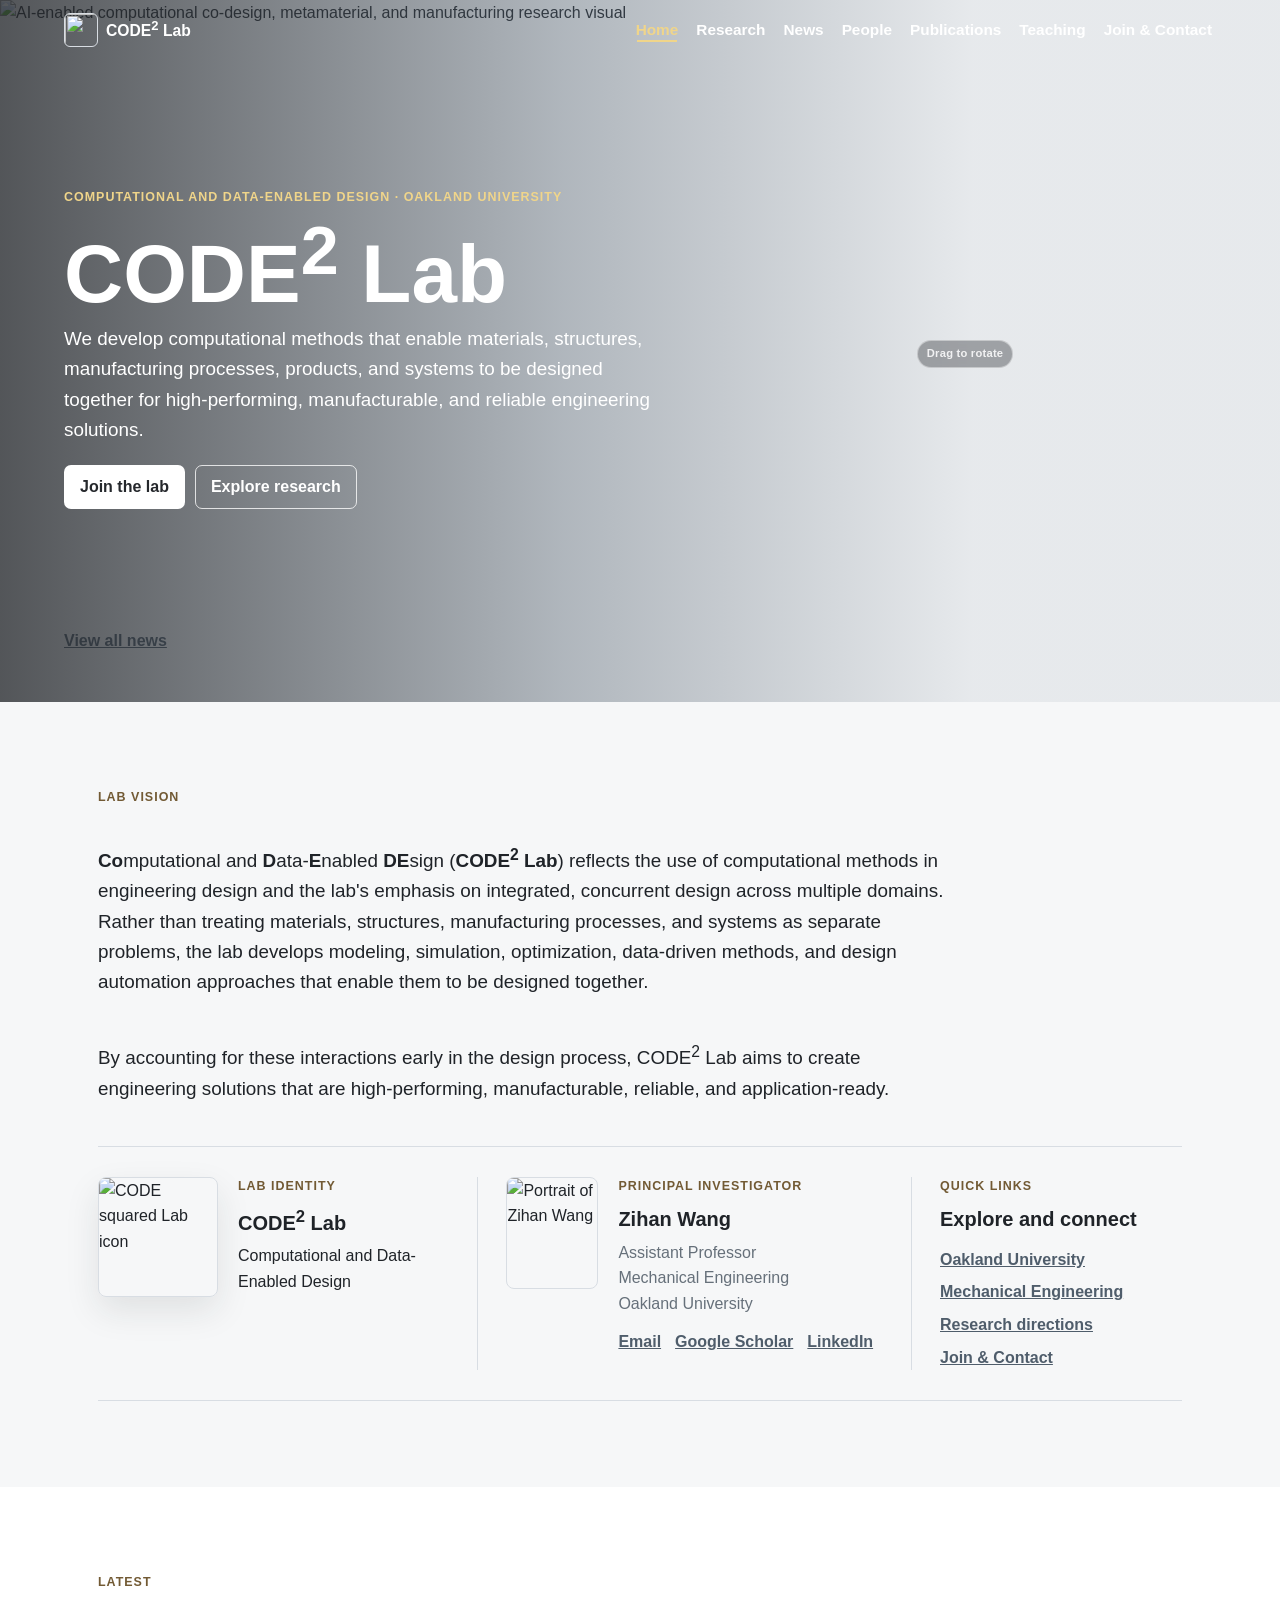
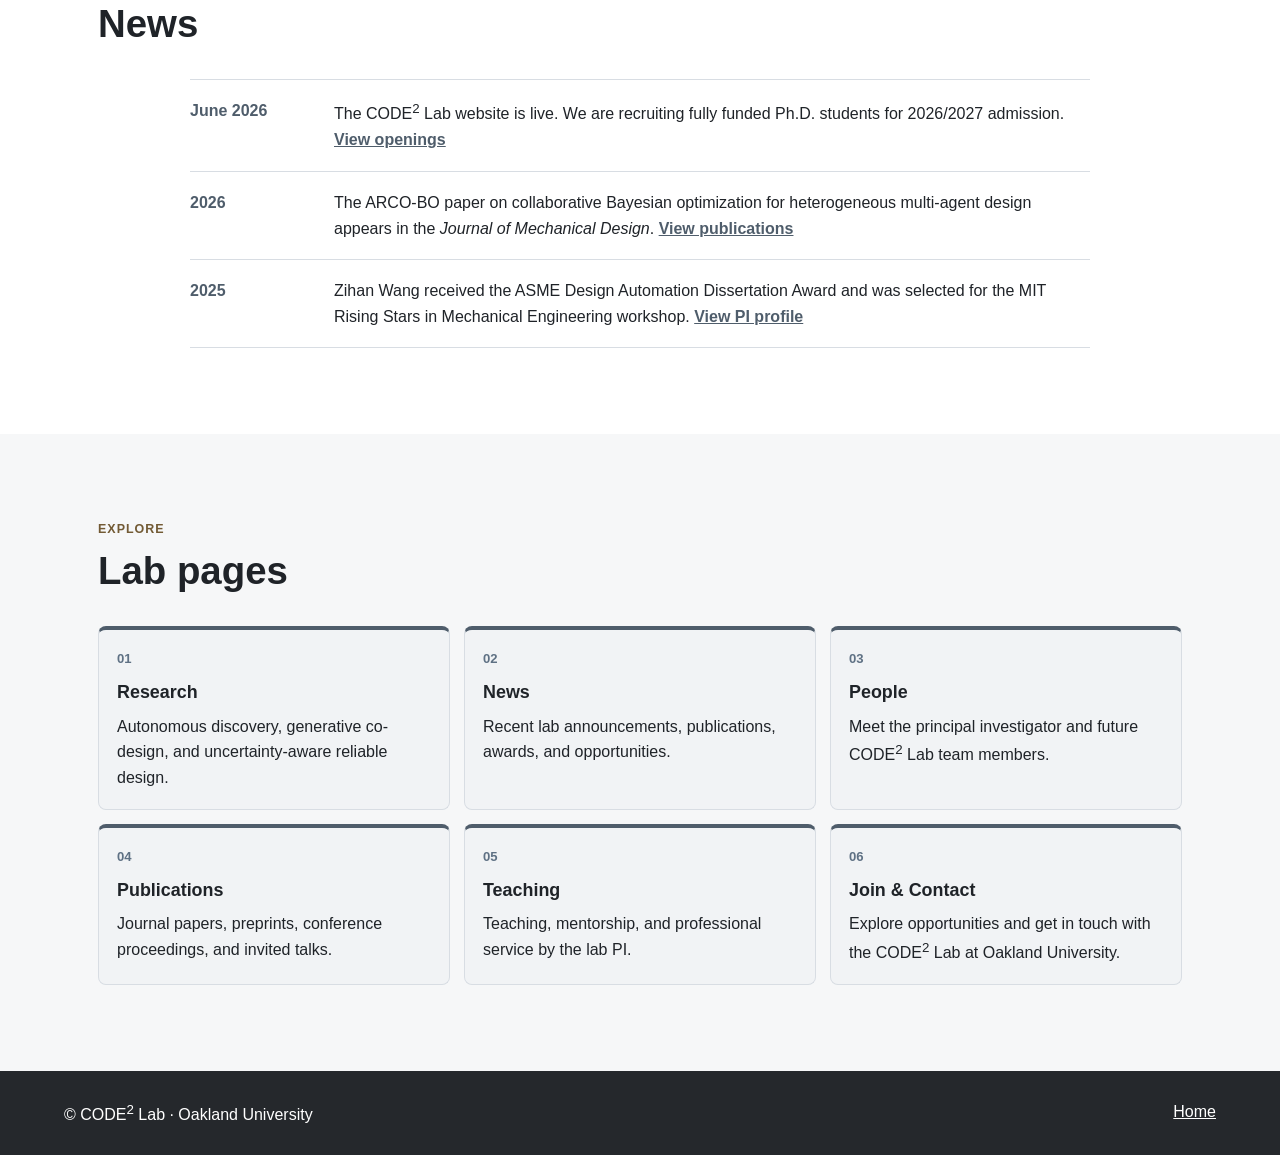
==== commit a769dfc5: "Remove home lab vision heading" ====
--- a/index.html
+++ b/index.html
@@ -59,7 +59,6 @@
       <section class="intro section">
         <div class="section-heading">
           <p class="eyebrow">Lab Vision</p>
-          <h2>Computational co-design for coupled engineering systems</h2>
         </div>
         <p class="lab-vision-copy">
           <strong>Co</strong>mputational and <strong>D</strong>ata-<strong>E</strong>nabled <strong>DE</strong>sign (<strong>CODE<sup>2</sup> Lab</strong>) reflects the use of computational
--- a/styles.css
+++ b/styles.css
@@ -914,6 +914,27 @@
   font-weight: 850;
 }
 
+.pi-awards {
+  margin-top: 22px;
+}
+
+.pi-awards h3 {
+  margin-bottom: 8px;
+  color: var(--ink);
+  font-size: 0.95rem;
+}
+
+.pi-awards ul {
+  margin: 0;
+  padding-left: 18px;
+  color: var(--muted);
+  font-size: 0.92rem;
+}
+
+.pi-awards li + li {
+  margin-top: 7px;
+}
+
 .pi-introduction h2 {
   margin-bottom: 8px;
 }
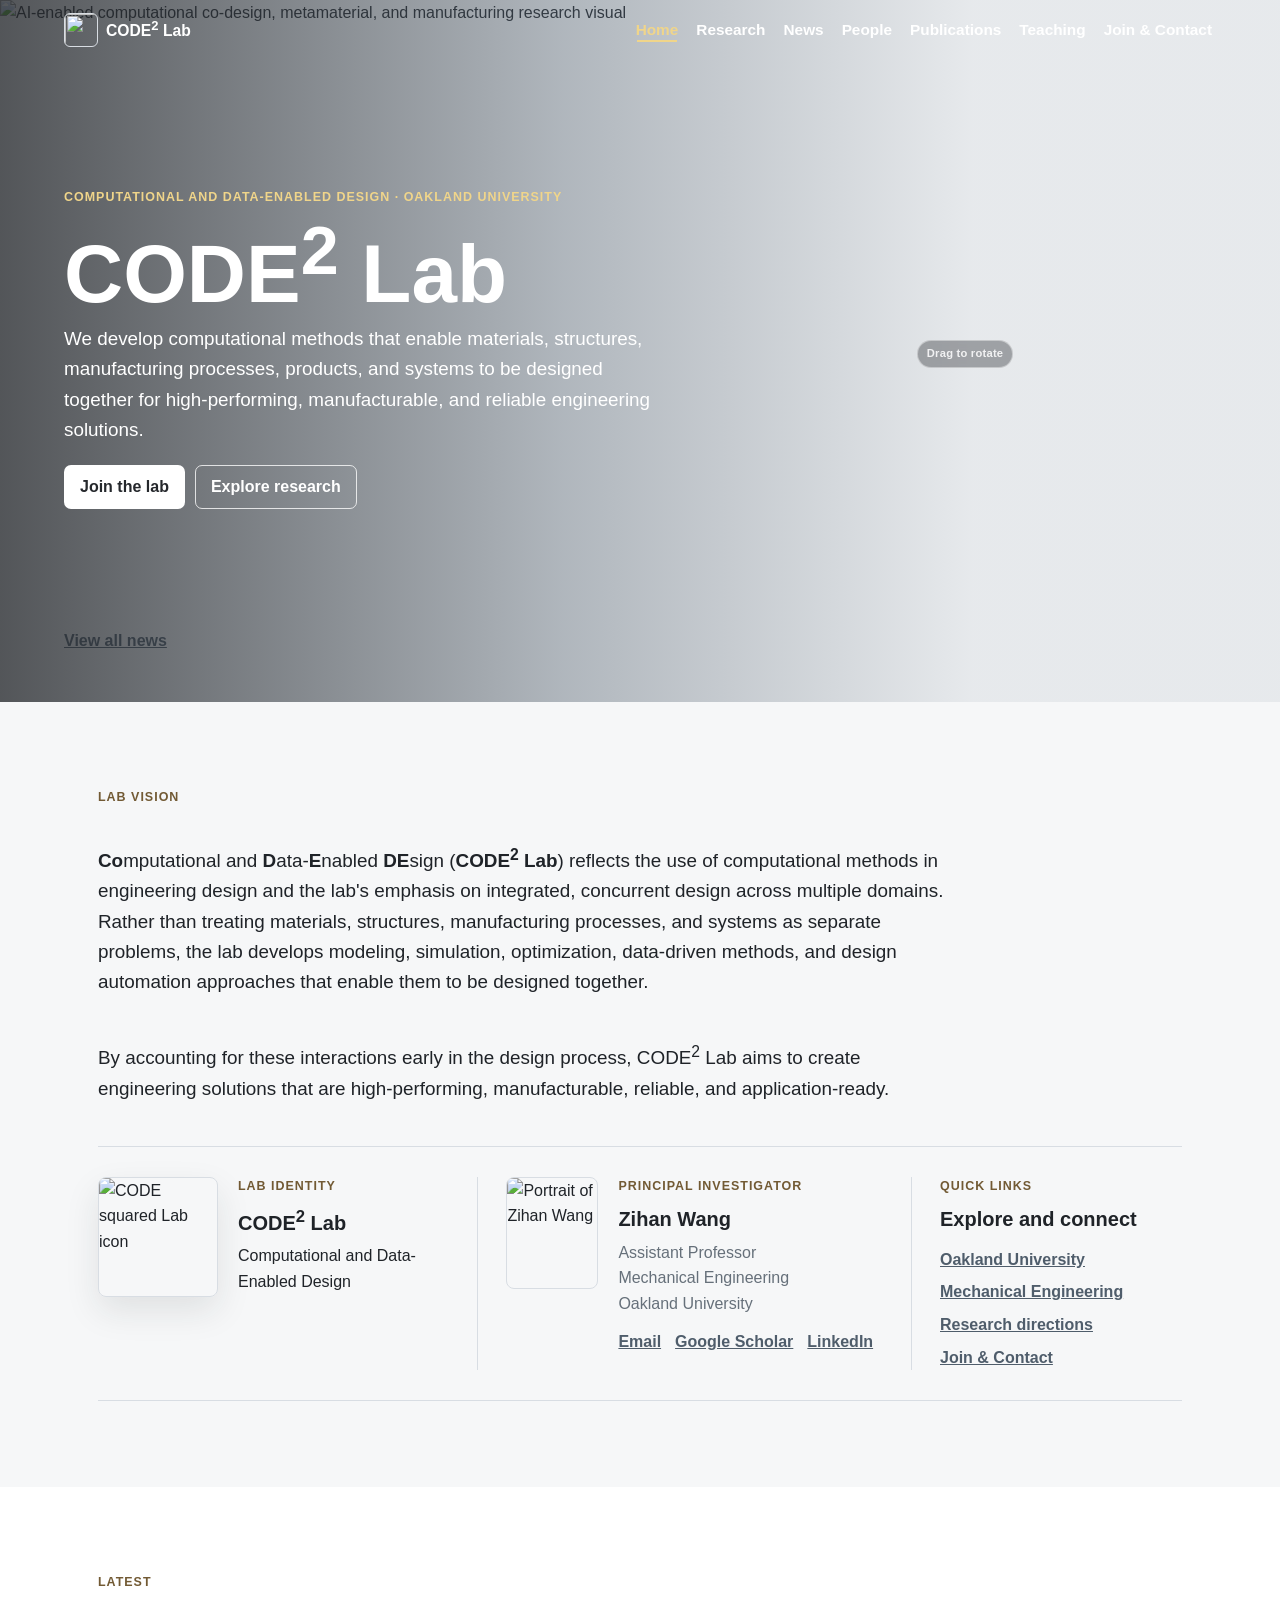
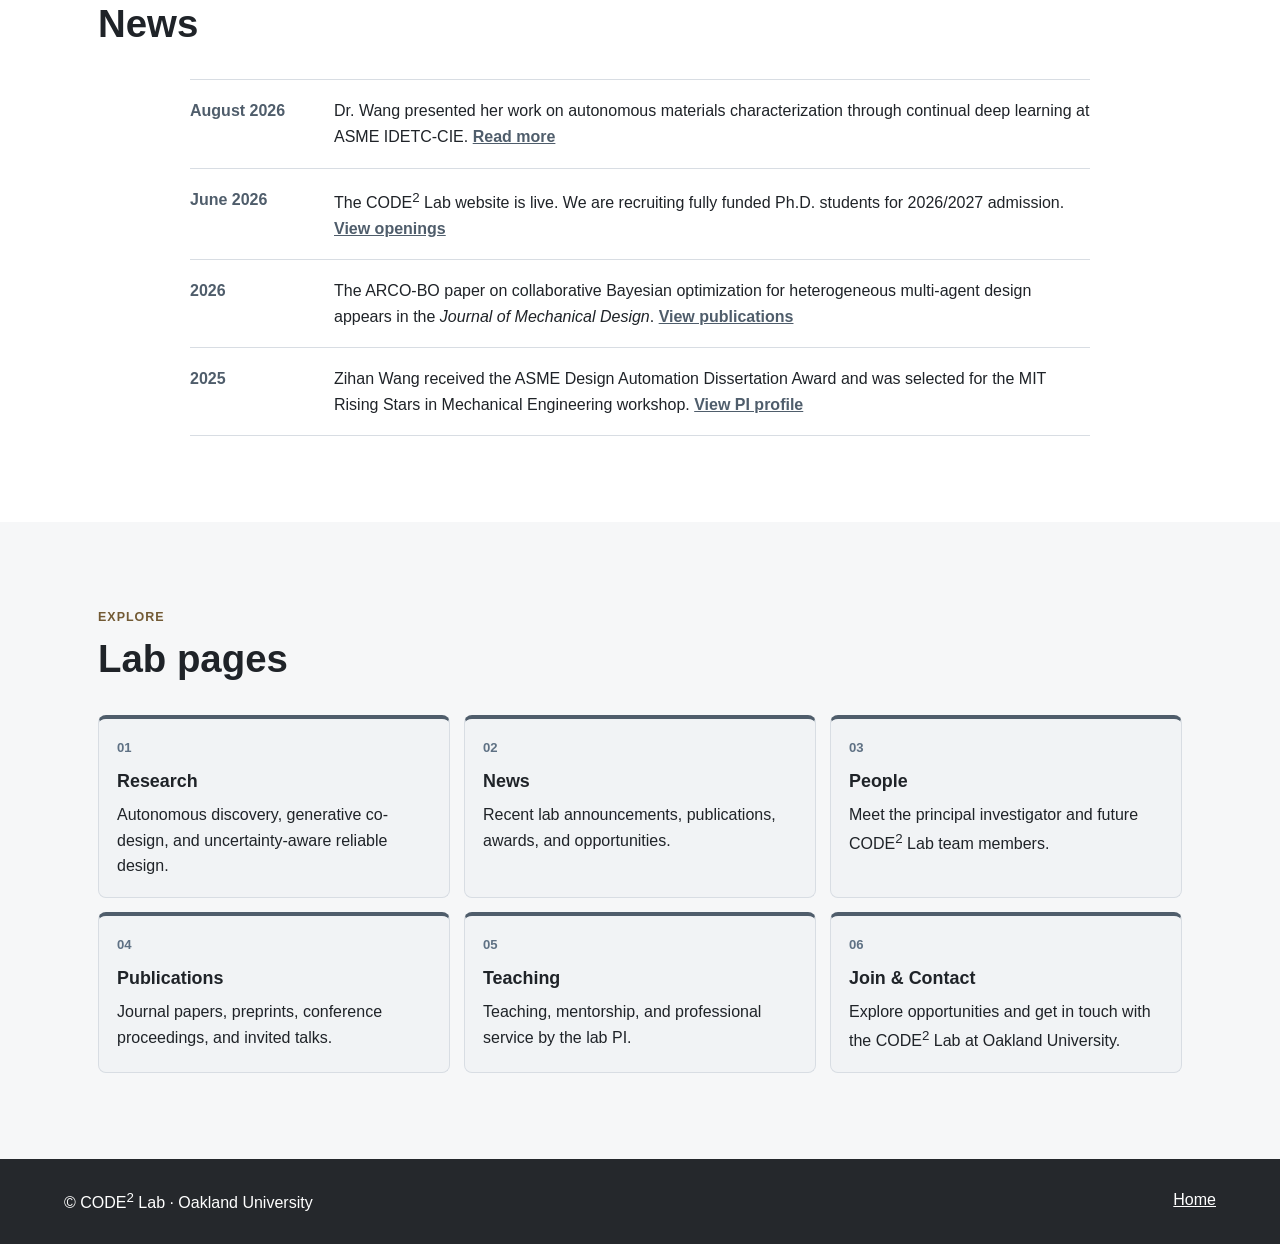
==== commit be55f20d: "Add ASME IDETC-CIE news update" ====
--- a/index.html
+++ b/index.html
@@ -9,7 +9,7 @@
     />
     <title>CODE&sup2; Lab | Oakland University</title>
     <link rel="icon" type="image/png" href="assets/codesign-lab-icon.png" />
-    <link rel="stylesheet" href="styles.css?v=20260806-compact" />
+    <link rel="stylesheet" href="styles.css?v=20260828-news" />
   </head>
   <body>
     <header class="site-header" data-header>
@@ -89,7 +89,7 @@
               <h3><a href="people.html#principal-investigator">Zihan Wang</a></h3>
               <p>Assistant Professor<br />Mechanical Engineering<br />Oakland University</p>
               <div class="home-pi-links">
-                <a href="mailto:zihan.work97@gmail.com">Email</a>
+                <a href="mailto:zihanwang@oakland.edu">Email</a>
                 <a href="https://scholar.google.com/citations?user=hDSJlrwAAAAJ&amp;hl=en" target="_blank" rel="noopener">Google Scholar</a>
                 <a href="https://www.linkedin.com/in/zihan-wang-ai4design/" target="_blank" rel="noopener">LinkedIn</a>
               </div>
@@ -113,6 +113,13 @@
           <h2>News</h2>
         </div>
         <div class="news-list">
+          <article>
+            <time datetime="2026-08">August 2026</time>
+            <p>
+              Dr. Wang presented her work on autonomous materials characterization through continual deep learning at ASME IDETC-CIE.
+              <a class="text-link" href="news.html#asme-idetc-cie-2026">Read more</a>
+            </p>
+          </article>
           <article>
             <time datetime="2026-06">June 2026</time>
             <p>
--- a/styles.css
+++ b/styles.css
@@ -914,14 +914,23 @@
   font-weight: 850;
 }
 
+.pi-office,
 .pi-awards {
   margin-top: 22px;
 }
 
+.pi-office h3,
 .pi-awards h3 {
   margin-bottom: 8px;
   color: var(--ink);
   font-size: 0.95rem;
+}
+
+.pi-office p {
+  margin: 0;
+  color: var(--muted);
+  font-size: 0.92rem;
+  line-height: 1.55;
 }
 
 .pi-awards ul {
@@ -987,6 +996,36 @@
 
 .news-list p {
   margin: 0;
+}
+
+.news-feature {
+  align-items: start;
+}
+
+.news-gallery {
+  display: grid;
+  grid-template-columns: repeat(2, minmax(0, 1fr));
+  gap: 14px;
+  margin-top: 18px;
+}
+
+.news-gallery figure {
+  margin: 0;
+}
+
+.news-gallery img {
+  display: block;
+  width: 100%;
+  aspect-ratio: 4 / 3;
+  border: 1px solid var(--line);
+  border-radius: 8px;
+  object-fit: cover;
+}
+
+.news-gallery figcaption {
+  margin-top: 7px;
+  color: var(--muted);
+  font-size: 0.82rem;
 }
 
 .section-link {
@@ -1233,6 +1272,10 @@
     gap: 6px;
   }
 
+  .news-gallery {
+    grid-template-columns: 1fr;
+  }
+
   .research-direction-card {
     min-height: 240px;
   }
